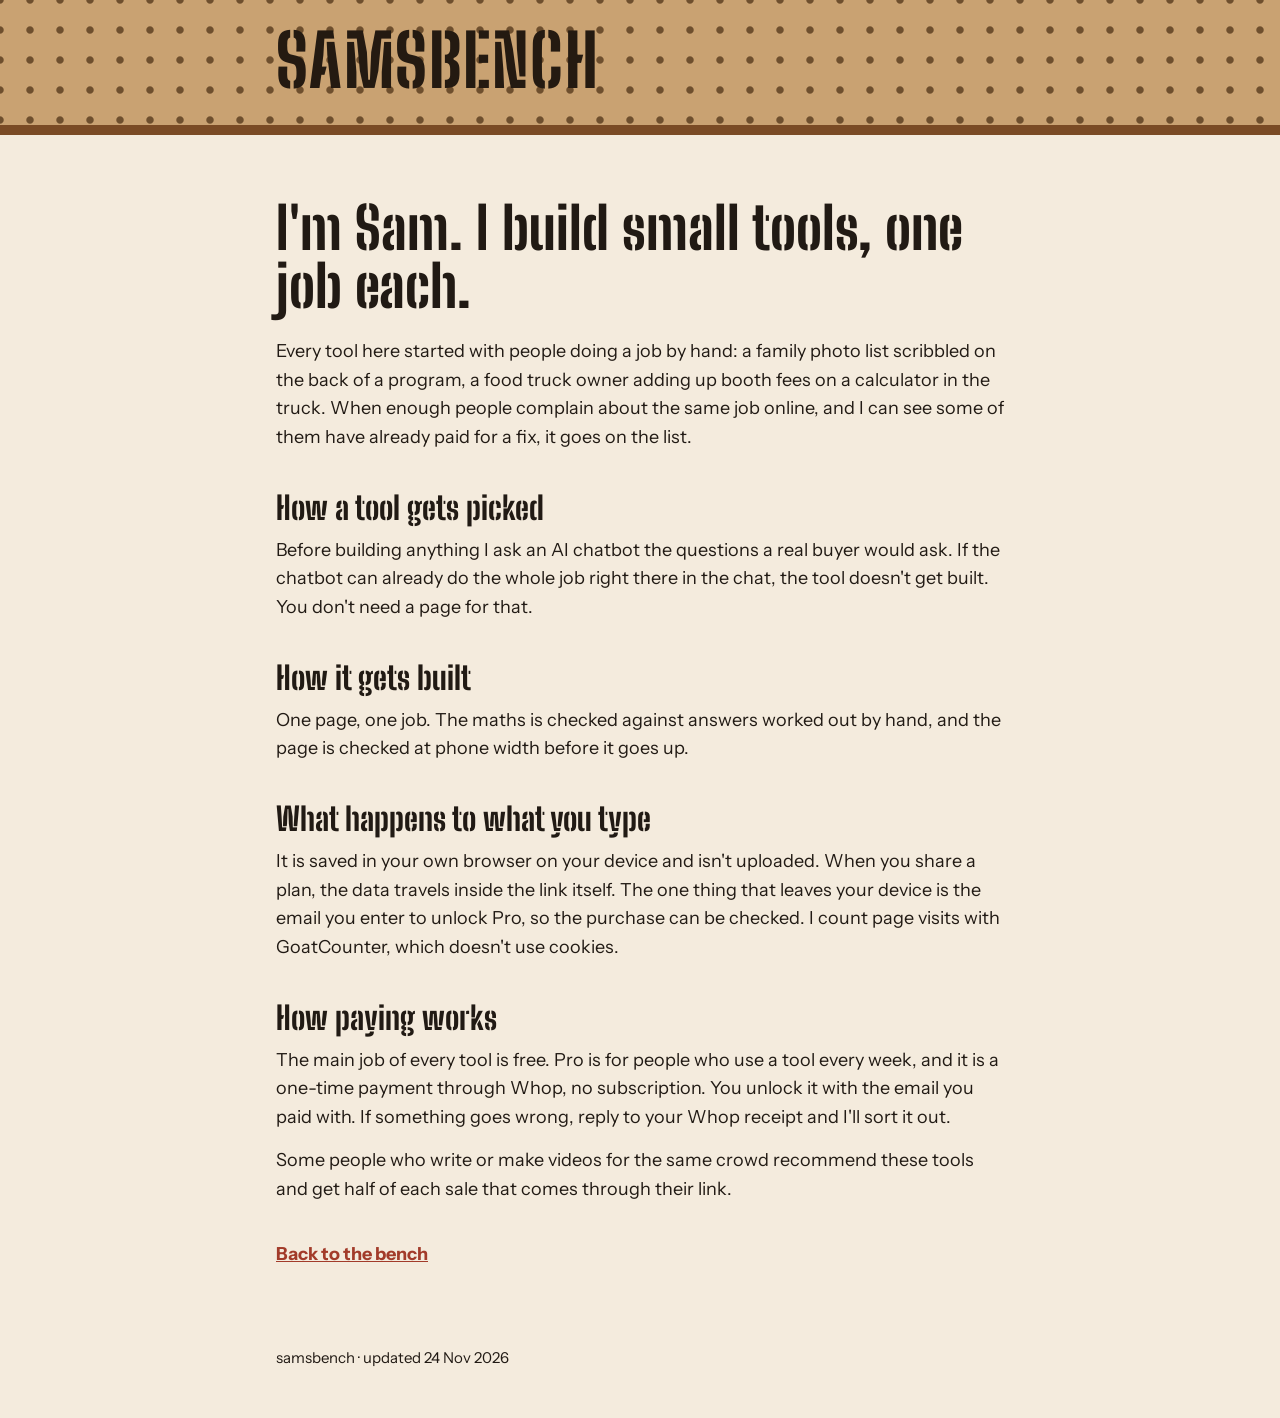
==== about/index.html @ 75e28824 "samsbench pegboard homepage + about page (user approved 11-24) Co-Authored-By: Claude Opus 5.5 <nore" ====
<!doctype html>
<html lang="en">
<head>
<meta charset="utf-8">
<meta name="viewport" content="width=device-width,initial-scale=1">
<title>About samsbench · how the tools get made</title>
<meta name="description" content="Who makes the samsbench tools, how a tool gets picked and built, what happens to what you type, and how paying works.">
<link rel="canonical" href="https://samsbench.com/about/">
<link rel="preconnect" href="https://fonts.googleapis.com">
<link rel="preconnect" href="https://fonts.gstatic.com" crossorigin>
<link href="https://fonts.googleapis.com/css2?family=Big+Shoulders+Stencil+Display:wght@700;800&family=Instrument+Sans:wght@400;600;700&display=swap" rel="stylesheet">
<link rel="stylesheet" href="../bench.css">
<style>
.board.short{padding:28px 0 32px}
.board.short .mark{font-size:clamp(44px,8vw,72px)}
.board.short .mark a{color:var(--ink);text-decoration:none}
.prose h1{font:800 clamp(38px,6vw,58px)/1 "Big Shoulders Stencil Display",Impact,sans-serif;margin:0 0 22px}
.prose h2{font:800 32px/1.05 "Big Shoulders Stencil Display",Impact,sans-serif;margin:40px 0 10px}
.prose p{margin:0 0 14px;font-size:18px}
.prose a{color:var(--accent);font-weight:700}
</style>
<script data-goatcounter="https://familyformals.goatcounter.com/count" async src="//gc.zgo.at/count.js"></script>
</head>
<body>

<header class="board short">
  <div class="wrap narrow"><p class="mark"><a href="../">SAMSBENCH</a></p></div>
</header>

<main class="paper">
  <article class="wrap narrow prose">
    <h1>I'm Sam. I build small tools, one job each.</h1>

    <p>Every tool here started with people doing a job by hand: a family photo list scribbled on the back of a program, a food truck owner adding up booth fees on a calculator in the truck. When enough people complain about the same job online, and I can see some of them have already paid for a fix, it goes on the list.</p>

    <h2>How a tool gets picked</h2>
    <p>Before building anything I ask an AI chatbot the questions a real buyer would ask. If the chatbot can already do the whole job right there in the chat, the tool doesn't get built. You don't need a page for that.</p>

    <h2>How it gets built</h2>
    <p>One page, one job. The maths is checked against answers worked out by hand, and the page is checked at phone width before it goes up.</p>

    <h2>What happens to what you type</h2>
    <p>It is saved in your own browser on your device and isn't uploaded. When you share a plan, the data travels inside the link itself. The one thing that leaves your device is the email you enter to unlock Pro, so the purchase can be checked. I count page visits with GoatCounter, which doesn't use cookies.</p>

    <h2>How paying works</h2>
    <p>The main job of every tool is free. Pro is for people who use a tool every week, and it is a one-time payment through Whop, no subscription. You unlock it with the email you paid with. If something goes wrong, reply to your Whop receipt and I'll sort it out.</p>
    <p>Some people who write or make videos for the same crowd recommend these tools and get half of each sale that comes through their link.</p>

    <p style="margin-top:36px"><a href="../">Back to the bench</a></p>
  </article>
</main>

<footer class="foot">
  <div class="wrap narrow">samsbench · updated 24 Nov 2026</div>
</footer>

</body>
</html>
---- bench.css ----
:root{
  --board:#C9A272; --hole:#6E4F2E; --ink:#241A11; --paint:#8A2B1D;
  --paper:#F4EBDD; --paper-ink:#211A14; --rule:#D8C7AC; --accent:#A23B2A;
  --tag:#EAD7A6; --tag-ink:#241A11; --tag-edge:#C9B07A;
  --clipboard:#7A4B25; --metal:#B9BDC2; --metal-dark:#6F757C;
}
@media (prefers-color-scheme:dark){
  :root:not([data-theme="light"]){
    --board:#4A3826; --hole:#20170E; --ink:#F1E6D3; --paint:#E9DDC6;
    --paper:#17130F; --paper-ink:#EFE6D8; --rule:#3A3026; --accent:#E8846F;
  }
}
:root[data-theme="dark"]{
  --board:#4A3826; --hole:#20170E; --ink:#F1E6D3; --paint:#E9DDC6;
  --paper:#17130F; --paper-ink:#EFE6D8; --rule:#3A3026; --accent:#E8846F;
}

*{box-sizing:border-box}
html{-webkit-text-size-adjust:100%}
body{margin:0;background:var(--paper);color:var(--paper-ink);
  font:17px/1.6 "Instrument Sans",system-ui,-apple-system,"Segoe UI",sans-serif}
img{display:block;max-width:100%;height:auto}
.wrap{max-width:1120px;margin:0 auto;padding:0 16px}
.narrow{max-width:760px}

/* the pegboard */
.board{background-color:var(--board);
  background-image:radial-gradient(circle,var(--hole) 0 3.2px,rgba(0,0,0,0) 4.2px);
  background-size:30px 30px;background-position:15px 15px;
  color:var(--ink);padding:44px 0 72px;border-bottom:10px solid var(--clipboard)}
.mark{font:800 clamp(56px,11vw,132px)/.9 "Big Shoulders Stencil Display",Impact,sans-serif;
  letter-spacing:.02em;margin:0;color:var(--ink)}
.lede{font-size:clamp(18px,2.2vw,22px);font-weight:600;margin:10px 0 0;max-width:34em;
  background:var(--board);display:inline-block;padding:2px 6px 2px 0}

.rack{display:grid;grid-template-columns:repeat(3,1fr);gap:40px 32px;margin-top:56px;align-items:start}
.slot{position:relative;display:flex;flex-direction:column;align-items:center;padding-top:22px}
.peg{position:absolute;top:0;left:50%;width:16px;height:16px;margin-left:-8px;border-radius:50%;
  background:radial-gradient(circle at 35% 35%,#E4E7EA,var(--metal-dark));box-shadow:0 2px 0 rgba(0,0,0,.35);z-index:3}

.obj{position:relative;display:block;width:300px;max-width:100%;text-decoration:none;
  transform-origin:50% 0;transition:transform .35s cubic-bezier(.3,1.6,.5,1)}
.slot:nth-child(1) .obj{transform:rotate(-2deg)}
.slot:nth-child(2) .obj{transform:rotate(1.6deg)}
.obj:hover,.obj:focus-visible{transform:rotate(0deg)}
.obj:focus-visible{outline:3px solid var(--ink);outline-offset:6px}

.clipboard{background:var(--clipboard);border-radius:14px;padding:44px 14px 14px;
  box-shadow:0 14px 24px rgba(40,24,8,.35),inset 0 0 0 2px rgba(255,255,255,.08)}
.clipboard img{border-radius:8px}
.clip{position:absolute;top:-6px;left:50%;width:120px;height:44px;margin-left:-60px;border-radius:10px 10px 6px 6px;
  background:linear-gradient(#DADDE0,var(--metal) 55%,var(--metal-dark));box-shadow:0 3px 0 rgba(0,0,0,.3)}
.clip::after{content:"";position:absolute;top:8px;left:50%;width:22px;height:12px;margin-left:-11px;border-radius:6px;background:var(--clipboard)}

.receipt{padding-top:26px;filter:drop-shadow(0 14px 18px rgba(40,24,8,.35))}
.receipt img{width:100%}
.receipt::after{content:"";display:block;height:12px;
  background:linear-gradient(-45deg,transparent 8px,#FCFAF5 0) 0 0/16px 12px repeat-x,
             linear-gradient(45deg,transparent 8px,#FCFAF5 0) 0 0/16px 12px repeat-x}
.bulldog{position:absolute;top:0;left:50%;width:70px;height:34px;margin-left:-35px;border-radius:6px 6px 3px 3px;
  background:linear-gradient(#3A3F45,#16191C);z-index:2}
.bulldog::before{content:"";position:absolute;top:-12px;left:50%;width:30px;height:18px;margin-left:-15px;
  border:3px solid var(--metal);border-bottom:0;border-radius:14px 14px 0 0}

/* shipping tag under each object */
.tag{position:relative;width:300px;max-width:100%;margin-top:26px;padding:18px 18px 16px 30px;
  background:var(--tag);color:var(--tag-ink);
  clip-path:polygon(18px 0,100% 0,100% 100%,18px 100%,0 calc(100% - 18px),0 18px);
  box-shadow:inset 0 0 0 1px var(--tag-edge)}
.tag::before{content:"";position:absolute;left:8px;top:50%;width:11px;height:11px;margin-top:-6px;border-radius:50%;
  background:var(--board);box-shadow:0 0 0 2px var(--tag-edge)}
.tag h2{font:800 30px/1 "Big Shoulders Stencil Display",Impact,sans-serif;letter-spacing:.02em;margin:0 0 8px}
.tag h2 a{color:var(--tag-ink);text-decoration:none}
.tag h2 a:hover{text-decoration:underline}
.tag p{margin:0 0 10px;font-size:16px;line-height:1.5}
.tag .price{border-top:1px dashed var(--tag-edge);padding-top:9px;margin-bottom:6px}
.tag .more{margin:0}
.tag .more a{color:#7C2A1C;font-weight:700}

/* the empty spot, painted like a workshop shadow board */
.slot-empty{padding-top:22px}
.outline{width:220px;height:300px;margin-top:6px;border:4px solid var(--paint);border-radius:18px 18px 60px 60px;position:relative}
.outline span{position:absolute;left:50%;top:-4px;width:70px;height:40px;margin-left:-35px;border:4px solid var(--paint);border-top:0;border-radius:0 0 14px 14px;background:var(--board)}
.paint{font:800 26px/1.05 "Big Shoulders Stencil Display",Impact,sans-serif;letter-spacing:.06em;color:var(--paint);
  text-align:center;margin:14px 0 0;max-width:240px;background:var(--board);padding:6px 10px}
.nw{white-space:nowrap}

/* paper section */
.paper{padding:64px 0 40px}
.h{font:800 clamp(34px,5vw,48px)/1.02 "Big Shoulders Stencil Display",Impact,sans-serif;letter-spacing:.01em;margin:0 0 26px}
.rules{list-style:none;counter-reset:r;margin:0;padding:0}
.rules li{counter-increment:r;position:relative;padding:16px 0 16px 64px;border-top:2px solid var(--rule)}
.rules li:last-child{border-bottom:2px solid var(--rule)}
.rules li::before{content:counter(r);position:absolute;left:0;top:6px;
  font:800 52px/1 "Big Shoulders Stencil Display",Impact,sans-serif;color:var(--accent)}
.rules b{display:block;font-size:19px}
.maker{margin-top:44px;font-size:19px}
.maker p{margin:0 0 8px}
.maker a,.foot a{color:var(--accent);font-weight:700}

.foot{padding:24px 0 48px;font-size:15px}

@media (max-width:900px){
  .rack{grid-template-columns:repeat(2,1fr)}
}
@media (max-width:640px){
  .board{padding:28px 0 48px}
  .rack{grid-template-columns:1fr;gap:56px;margin-top:40px}
  .slot-empty .outline{height:110px;width:150px;border-radius:14px 14px 40px 40px}
  .slot-empty .paint{font-size:22px}
  .rules li{padding-left:52px}
  .rules li::before{font-size:44px}
}
@media (prefers-reduced-motion:reduce){
  .obj{transition:none}
}
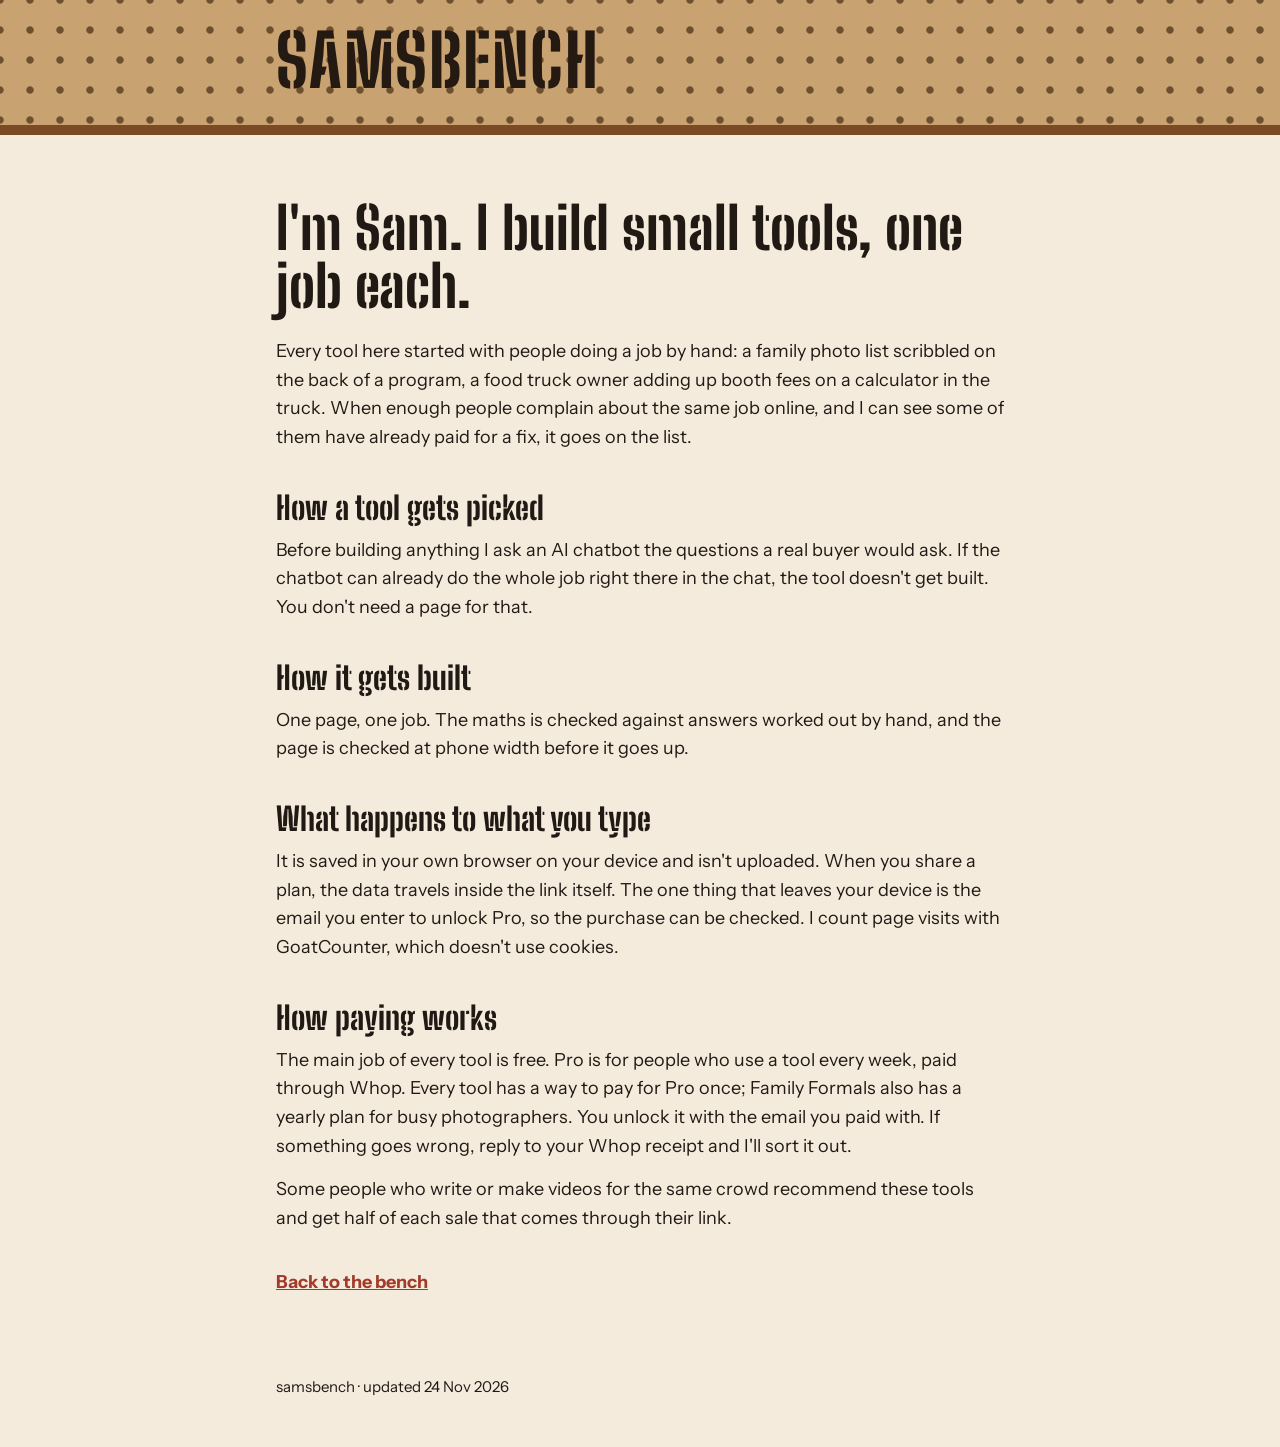
==== commit f588f26f: "Fix Pro price wording: Family Formals now has $39/5 weddings and $99/yr plans Co-Authored-By: Claude" ====
--- a/about/index.html
+++ b/about/index.html
@@ -43,7 +43,7 @@
     <p>It is saved in your own browser on your device and isn't uploaded. When you share a plan, the data travels inside the link itself. The one thing that leaves your device is the email you enter to unlock Pro, so the purchase can be checked. I count page visits with GoatCounter, which doesn't use cookies.</p>
 
     <h2>How paying works</h2>
-    <p>The main job of every tool is free. Pro is for people who use a tool every week, and it is a one-time payment through Whop, no subscription. You unlock it with the email you paid with. If something goes wrong, reply to your Whop receipt and I'll sort it out.</p>
+    <p>The main job of every tool is free. Pro is for people who use a tool every week, paid through Whop. Every tool has a way to pay for Pro once; Family Formals also has a yearly plan for busy photographers. You unlock it with the email you paid with. If something goes wrong, reply to your Whop receipt and I'll sort it out.</p>
     <p>Some people who write or make videos for the same crowd recommend these tools and get half of each sale that comes through their link.</p>
 
     <p style="margin-top:36px"><a href="../">Back to the bench</a></p>
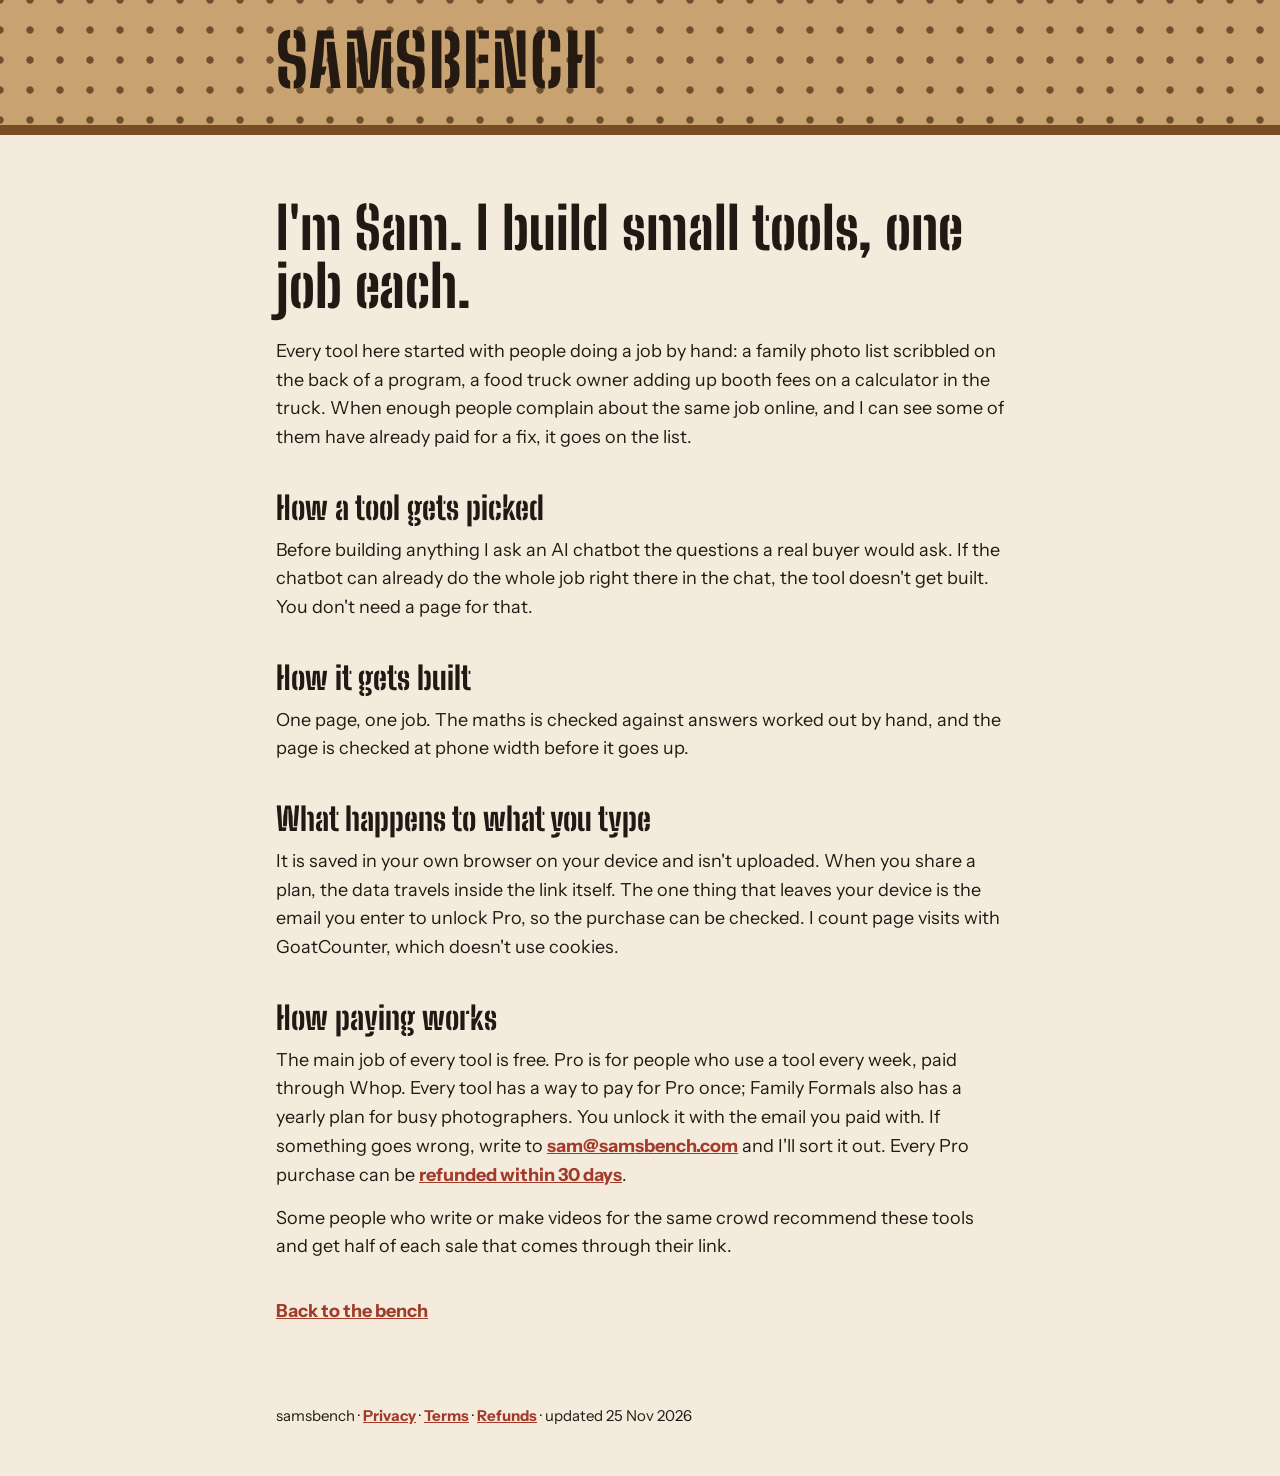
==== commit 5a8afe39: "Privacy, terms and refund pages (30-day refund on every Pro, user 11-25); about/home footers link th" ====
--- a/about/index.html
+++ b/about/index.html
@@ -43,7 +43,7 @@
     <p>It is saved in your own browser on your device and isn't uploaded. When you share a plan, the data travels inside the link itself. The one thing that leaves your device is the email you enter to unlock Pro, so the purchase can be checked. I count page visits with GoatCounter, which doesn't use cookies.</p>
 
     <h2>How paying works</h2>
-    <p>The main job of every tool is free. Pro is for people who use a tool every week, paid through Whop. Every tool has a way to pay for Pro once; Family Formals also has a yearly plan for busy photographers. You unlock it with the email you paid with. If something goes wrong, reply to your Whop receipt and I'll sort it out.</p>
+    <p>The main job of every tool is free. Pro is for people who use a tool every week, paid through Whop. Every tool has a way to pay for Pro once; Family Formals also has a yearly plan for busy photographers. You unlock it with the email you paid with. If something goes wrong, write to <a href="mailto:sam@samsbench.com">sam@samsbench.com</a> and I'll sort it out. Every Pro purchase can be <a href="../refund/">refunded within 30 days</a>.</p>
     <p>Some people who write or make videos for the same crowd recommend these tools and get half of each sale that comes through their link.</p>
 
     <p style="margin-top:36px"><a href="../">Back to the bench</a></p>
@@ -51,7 +51,7 @@
 </main>
 
 <footer class="foot">
-  <div class="wrap narrow">samsbench · updated 24 Nov 2026</div>
+  <div class="wrap narrow">samsbench · <a href="../privacy/">Privacy</a> · <a href="../terms/">Terms</a> · <a href="../refund/">Refunds</a> · updated 25 Nov 2026</div>
 </footer>
 
 </body>
--- a/bench.css
+++ b/bench.css
@@ -114,3 +114,31 @@
 @media (prefers-reduced-motion:reduce){
   .obj{transition:none}
 }
+
+/* 11-25: the other tools, as tags on the same board */
+.rack-two{grid-template-columns:repeat(2,minmax(0,340px));justify-content:center;gap:40px 72px}
+.shelf{font:800 clamp(30px,4.4vw,44px)/1 "Big Shoulders Stencil Display",Impact,sans-serif;letter-spacing:.04em;
+  margin:72px 0 0;color:var(--ink);background:var(--board);display:inline-block;padding:2px 8px 2px 0}
+.minis{list-style:none;margin:30px 0 0;padding:0;display:grid;grid-template-columns:repeat(3,1fr);gap:34px 28px;align-items:start}
+.mini{position:relative;display:flex;flex-direction:column;align-items:center;padding-top:16px}
+.mini .tag{width:100%;margin-top:4px;transform-origin:50% 0;transition:transform .35s cubic-bezier(.3,1.6,.5,1)}
+.mini:nth-child(3n+1) .tag{transform:rotate(-1.2deg)}
+.mini:nth-child(3n+2) .tag{transform:rotate(.8deg)}
+.mini:nth-child(3n) .tag{transform:rotate(-.5deg)}
+.mini .tag:hover,.mini .tag:focus-within{transform:rotate(0deg)}
+.tag h3{font:800 27px/1 "Big Shoulders Stencil Display",Impact,sans-serif;letter-spacing:.02em;margin:0 0 8px}
+.tag h3 a{color:var(--tag-ink);text-decoration:none}
+.tag h3 a:hover{text-decoration:underline}
+.tag h3 a::after{content:"";position:absolute;inset:0}
+.tag .price a{color:#7C2A1C;font-weight:700;position:relative;z-index:1}
+.mini-empty .paint{margin-top:22px}
+@media (max-width:900px){
+  .rack-two{grid-template-columns:repeat(2,1fr);gap:40px 32px}
+  .minis{grid-template-columns:repeat(2,1fr)}
+}
+@media (max-width:640px){
+  .rack-two{grid-template-columns:1fr}
+  .minis{grid-template-columns:1fr;gap:26px}
+  .shelf{margin-top:56px}
+}
+@media (prefers-reduced-motion:reduce){ .mini .tag{transition:none} }
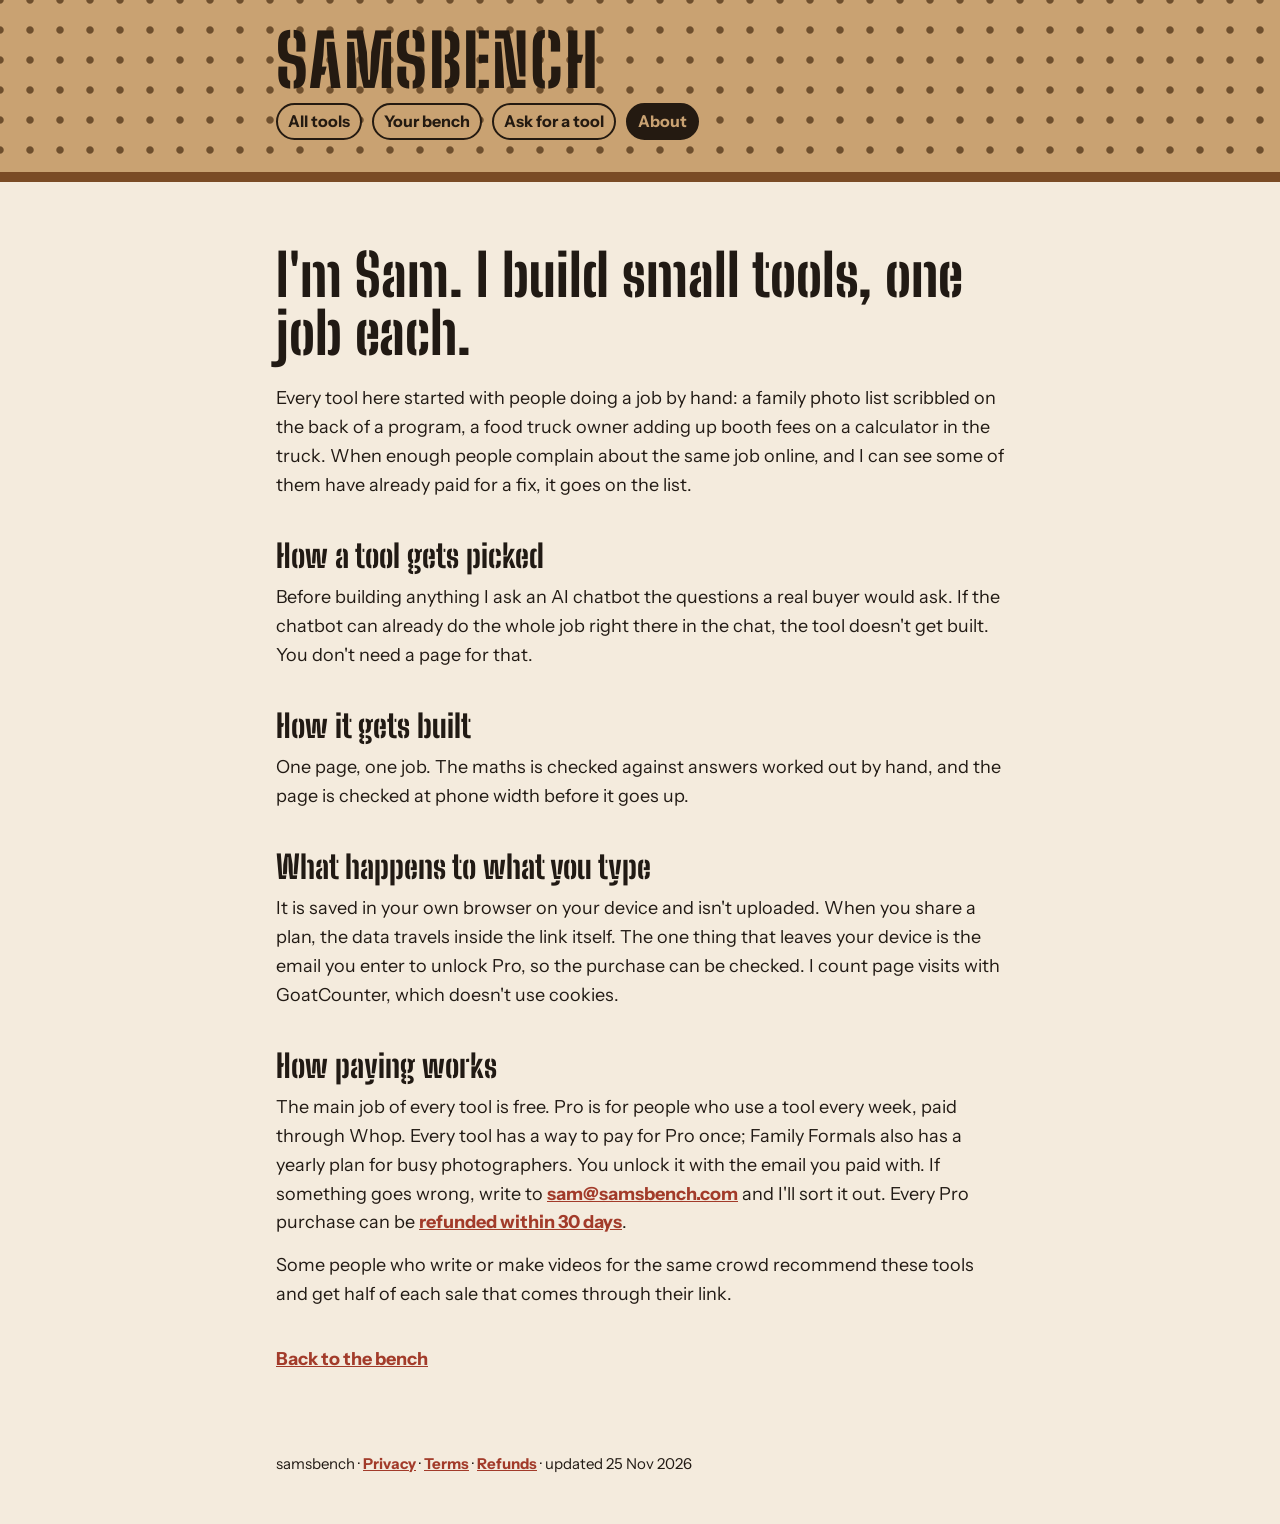
==== commit 0a25ff36: "Site functions: tool finder (search + trade filters, ?q= links), Your bench (/my/: saved work, Pro, " ====
--- a/about/index.html
+++ b/about/index.html
@@ -6,6 +6,18 @@
 <title>About samsbench · how the tools get made</title>
 <meta name="description" content="Who makes the samsbench tools, how a tool gets picked and built, what happens to what you type, and how paying works.">
 <link rel="canonical" href="https://samsbench.com/about/">
+<meta property="og:type" content="website">
+<meta property="og:site_name" content="samsbench">
+<meta property="og:url" content="https://samsbench.com/about/">
+<meta property="og:title" content="About samsbench · how the tools get made">
+<meta property="og:description" content="Who makes the samsbench tools, how a tool gets picked and built, what happens to what you type, and how paying works.">
+<meta property="og:image" content="https://samsbench.com/img/og.png">
+<meta name="twitter:card" content="summary_large_image">
+<link rel="icon" href="/favicon.ico" sizes="48x48">
+<link rel="icon" href="/icon.svg" type="image/svg+xml">
+<link rel="apple-touch-icon" href="/apple-touch-icon.png">
+<link rel="manifest" href="/site.webmanifest">
+<meta name="theme-color" content="#C9A272">
 <link rel="preconnect" href="https://fonts.googleapis.com">
 <link rel="preconnect" href="https://fonts.gstatic.com" crossorigin>
 <link href="https://fonts.googleapis.com/css2?family=Big+Shoulders+Stencil+Display:wght@700;800&family=Instrument+Sans:wght@400;600;700&display=swap" rel="stylesheet">
@@ -24,7 +36,10 @@
 <body>
 
 <header class="board short">
-  <div class="wrap narrow"><p class="mark"><a href="../">SAMSBENCH</a></p></div>
+  <div class="wrap narrow bar">
+    <p class="mark"><a href="/">SAMSBENCH</a></p>
+    <nav class="topnav" aria-label="Site"><a href="/">All tools</a><a href="/my/">Your bench</a><a href="/#ask">Ask for a tool</a><a href="/about/" aria-current="page">About</a></nav>
+  </div>
 </header>
 
 <main class="paper">
--- a/bench.css
+++ b/bench.css
@@ -142,3 +142,87 @@
   .shelf{margin-top:56px}
 }
 @media (prefers-reduced-motion:reduce){ .mini .tag{transition:none} }
+
+/* 11-26: site nav, tool finder, "on this device", ask for a tool, Your bench */
+[hidden]{display:none!important}
+.topnav{display:flex;flex-wrap:wrap;justify-content:flex-end;gap:6px 10px;margin:-20px 0 18px}
+.topnav a{font-weight:700;font-size:16px;color:var(--ink);text-decoration:none;background:var(--board);
+  padding:4px 10px;border:2px solid var(--ink);border-radius:999px}
+.topnav a:hover,.topnav a:focus-visible{background:var(--ink);color:var(--board)}
+.topnav a[aria-current="page"]{background:var(--ink);color:var(--board)}
+
+.mine{margin:18px 0 0;font-size:17px;background:var(--tag);color:var(--tag-ink);display:inline-block;
+  padding:8px 14px;border-radius:4px;box-shadow:0 3px 0 rgba(40,24,8,.25);max-width:100%}
+.mine a{color:var(--tag-ink);font-weight:700}
+.mine .mine-go{color:#7C2A1C;margin-left:6px;white-space:nowrap}
+.pro-dot{display:inline-block;font:800 12px/1 "Instrument Sans",sans-serif;letter-spacing:.06em;color:#FCFAF5;
+  background:#7C2A1C;border-radius:3px;padding:3px 5px 2px;margin-left:5px;vertical-align:2px}
+
+.find{margin:30px 0 0;max-width:720px}
+.find-label{display:inline-block;font:800 28px/1 "Big Shoulders Stencil Display",Impact,sans-serif;letter-spacing:.04em;
+  color:var(--ink);background:var(--board);padding:2px 8px 4px 0}
+.find-row{display:flex;gap:10px;margin-top:10px}
+.find input{flex:1;min-width:0;font:600 19px/1.2 "Instrument Sans",system-ui,sans-serif;color:var(--tag-ink);
+  background:#FCF6E8;border:3px solid var(--ink);border-radius:8px;padding:12px 14px;box-shadow:0 4px 0 rgba(40,24,8,.3)}
+.find input::placeholder{color:#6B5A45}
+.find input:focus{outline:3px solid var(--accent);outline-offset:2px}
+.find-clear{font:700 16px "Instrument Sans",sans-serif;color:var(--ink);background:var(--board);border:2px solid var(--ink);
+  border-radius:8px;padding:0 14px;cursor:pointer}
+.find-clear:hover{background:var(--ink);color:var(--board)}
+.chips{display:flex;flex-wrap:wrap;gap:12px 10px;margin-top:16px}
+.chip{position:relative;font:700 15px/1 "Instrument Sans",sans-serif;color:var(--tag-ink);background:var(--tag);
+  border:0;padding:9px 12px 9px 24px;cursor:pointer;
+  clip-path:polygon(10px 0,100% 0,100% 100%,10px 100%,0 50%);box-shadow:inset 0 0 0 1px var(--tag-edge)}
+.chip::before{content:"";position:absolute;left:9px;top:50%;width:6px;height:6px;margin-top:-3px;border-radius:50%;background:var(--board)}
+.chip:hover{background:#F3E5BE}
+.chip[aria-pressed="true"]{background:#7C2A1C;color:#FCFAF5}
+.chip:focus-visible{outline:3px solid var(--ink);outline-offset:2px}
+.find-status{min-height:1.5em;margin:12px 0 0;font-weight:700;color:var(--ink);background:var(--board);display:inline-block;padding:0 6px 0 0}
+.find-status:empty{display:none}
+
+.none{margin-top:40px}
+.none .paint{max-width:none;text-align:left;display:inline-block;font-size:clamp(24px,4vw,34px)}
+.none-sub{font-size:18px;font-weight:600;background:var(--board);display:inline-block;padding:2px 6px 2px 0;margin:12px 0 0}
+.none-sub a,.paint-sub{color:var(--paint)}
+a.paint{display:block;text-decoration:none}
+a.paint:hover{text-decoration:underline}
+.paint-sub{display:block;font:700 15px/1.3 "Instrument Sans",sans-serif;letter-spacing:0;margin-top:6px;text-decoration:underline}
+
+/* ask for a tool: an order pad */
+.ask{margin-top:64px;padding-top:8px}
+.ask-lede{font-size:18px;margin:0 0 22px}
+.ask-card{background:#FCF6E8;color:var(--tag-ink);border:2px solid var(--tag-edge);border-top:14px solid #7C2A1C;
+  border-radius:4px 4px 10px 10px;padding:22px 20px 18px;box-shadow:0 10px 20px rgba(40,24,8,.14);}
+.ask-card label{display:block;font-weight:700;font-size:16px;margin:12px 0 6px}
+.ask-card label:first-child{margin-top:0}
+.ask-card input,.ask-card textarea,.ask-card select{width:100%;font:17px/1.45 "Instrument Sans",system-ui,sans-serif;color:var(--tag-ink);
+  background:#FFFDF8;border:2px solid #8C7650;border-radius:6px;padding:10px 12px}
+.ask-card textarea{resize:vertical;min-height:110px}
+.ask-card input:focus,.ask-card textarea:focus,.ask-card select:focus{outline:3px solid #7C2A1C;outline-offset:1px}
+.ask-acts{display:flex;flex-wrap:wrap;gap:10px;margin-top:18px}
+.btn{display:inline-block;font:700 17px/1 "Instrument Sans",sans-serif;color:#FCFAF5;background:#7C2A1C;border:2px solid #7C2A1C;
+  border-radius:8px;padding:12px 18px;text-decoration:none;cursor:pointer}
+.btn:hover{background:#5E1F14;border-color:#5E1F14}
+.btn.ghost{background:transparent;color:inherit;border-color:currentColor}
+.btn.ghost:hover{background:rgba(124,42,28,.08)}
+.btn:focus-visible{outline:3px solid var(--ink);outline-offset:2px}
+.btn:disabled{opacity:1;background:#B9AE9C;border-color:#B9AE9C;color:#3A3026;cursor:not-allowed}
+.ask-msg{min-height:1.4em;margin:12px 0 0;font-weight:600}
+.ask-msg.ok{color:#2F5A1E}
+.ask-msg.bad{color:#7C2A1C}
+
+/* short header used on every inner page */
+.board.short{padding:22px 0 30px}
+.board.short .bar{display:flex;flex-wrap:wrap;align-items:center;justify-content:space-between;gap:10px 18px}
+.board.short .mark{font-size:clamp(44px,8vw,72px)}
+.board.short .mark a{color:var(--ink);text-decoration:none}
+.board.short .topnav{margin:0}
+
+@media (max-width:640px){
+  .topnav{justify-content:flex-start;gap:6px;margin:-6px 0 16px}
+  .topnav a{font-size:14px;padding:4px 8px;border-width:2px}
+  .find-label{font-size:24px}
+  .find input{font-size:17px}
+  .chip{font-size:14px}
+  .ask-card{padding:18px 14px 16px}
+}
